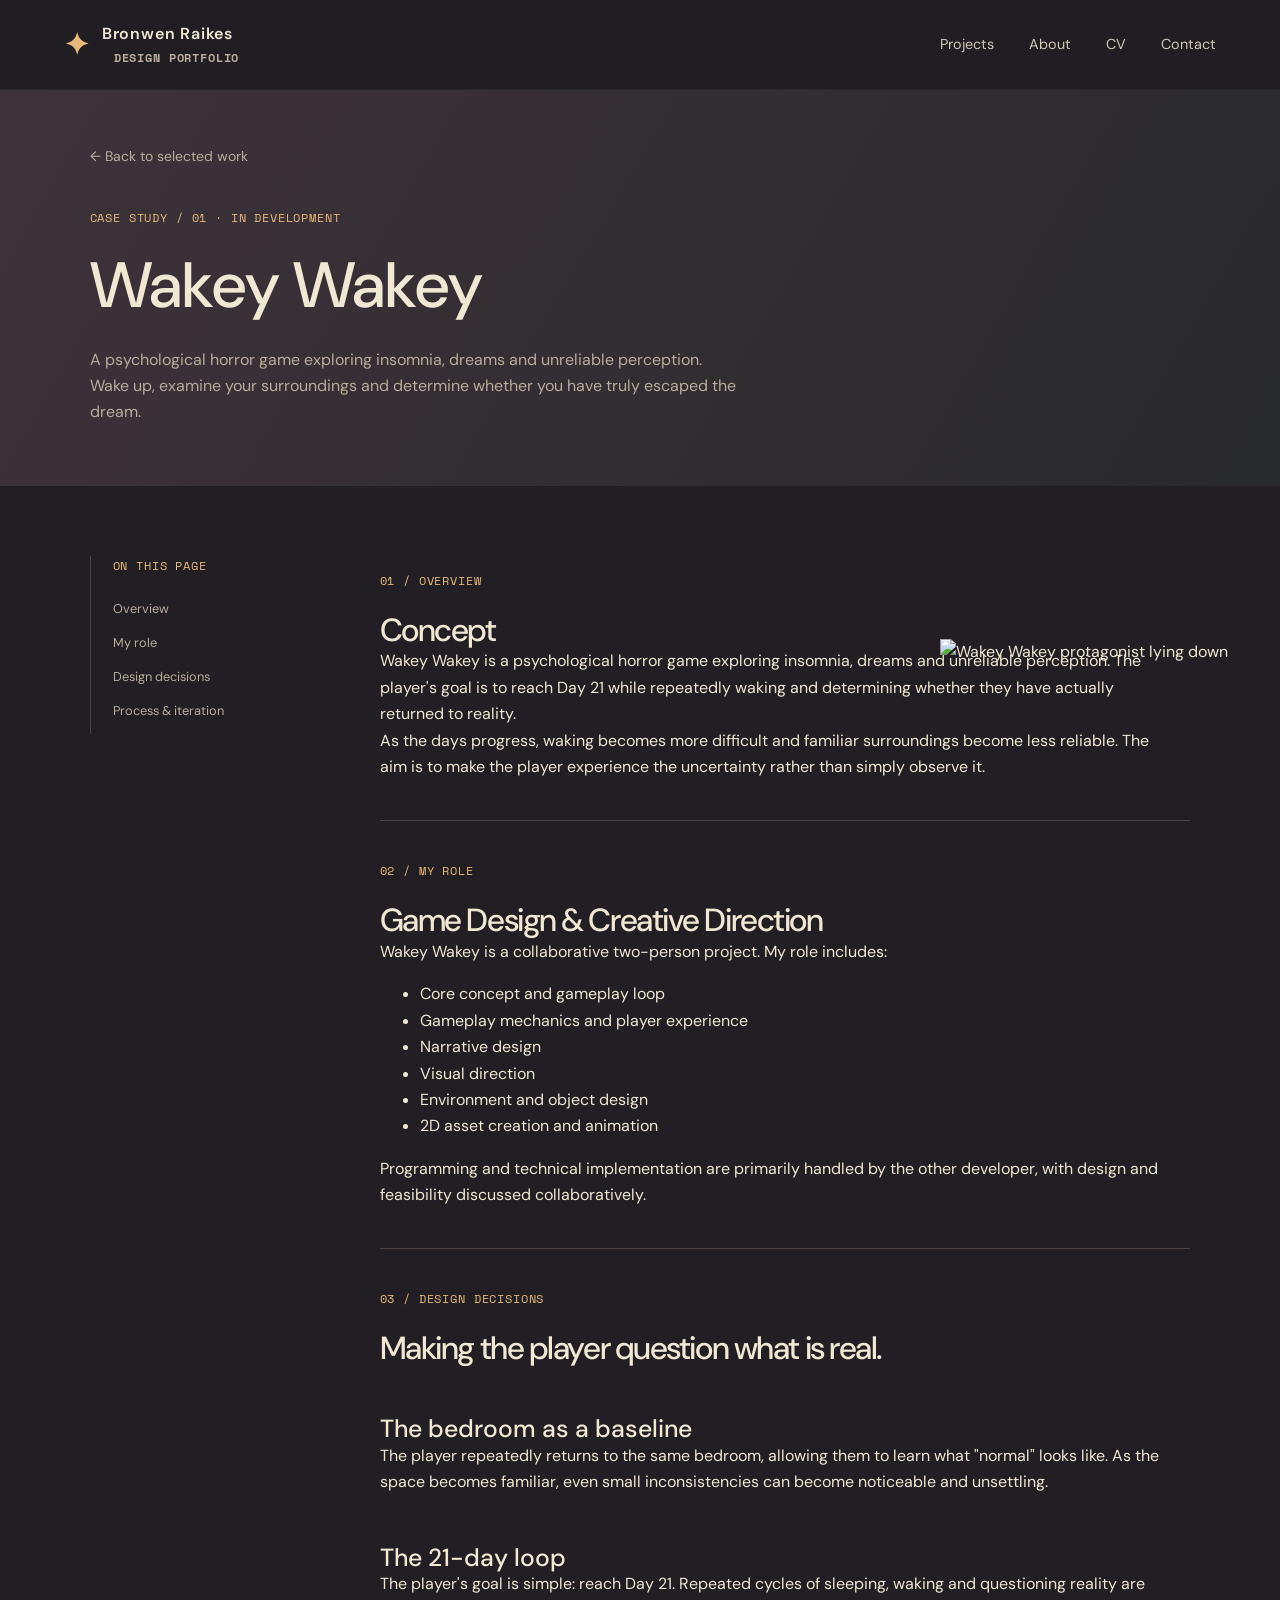
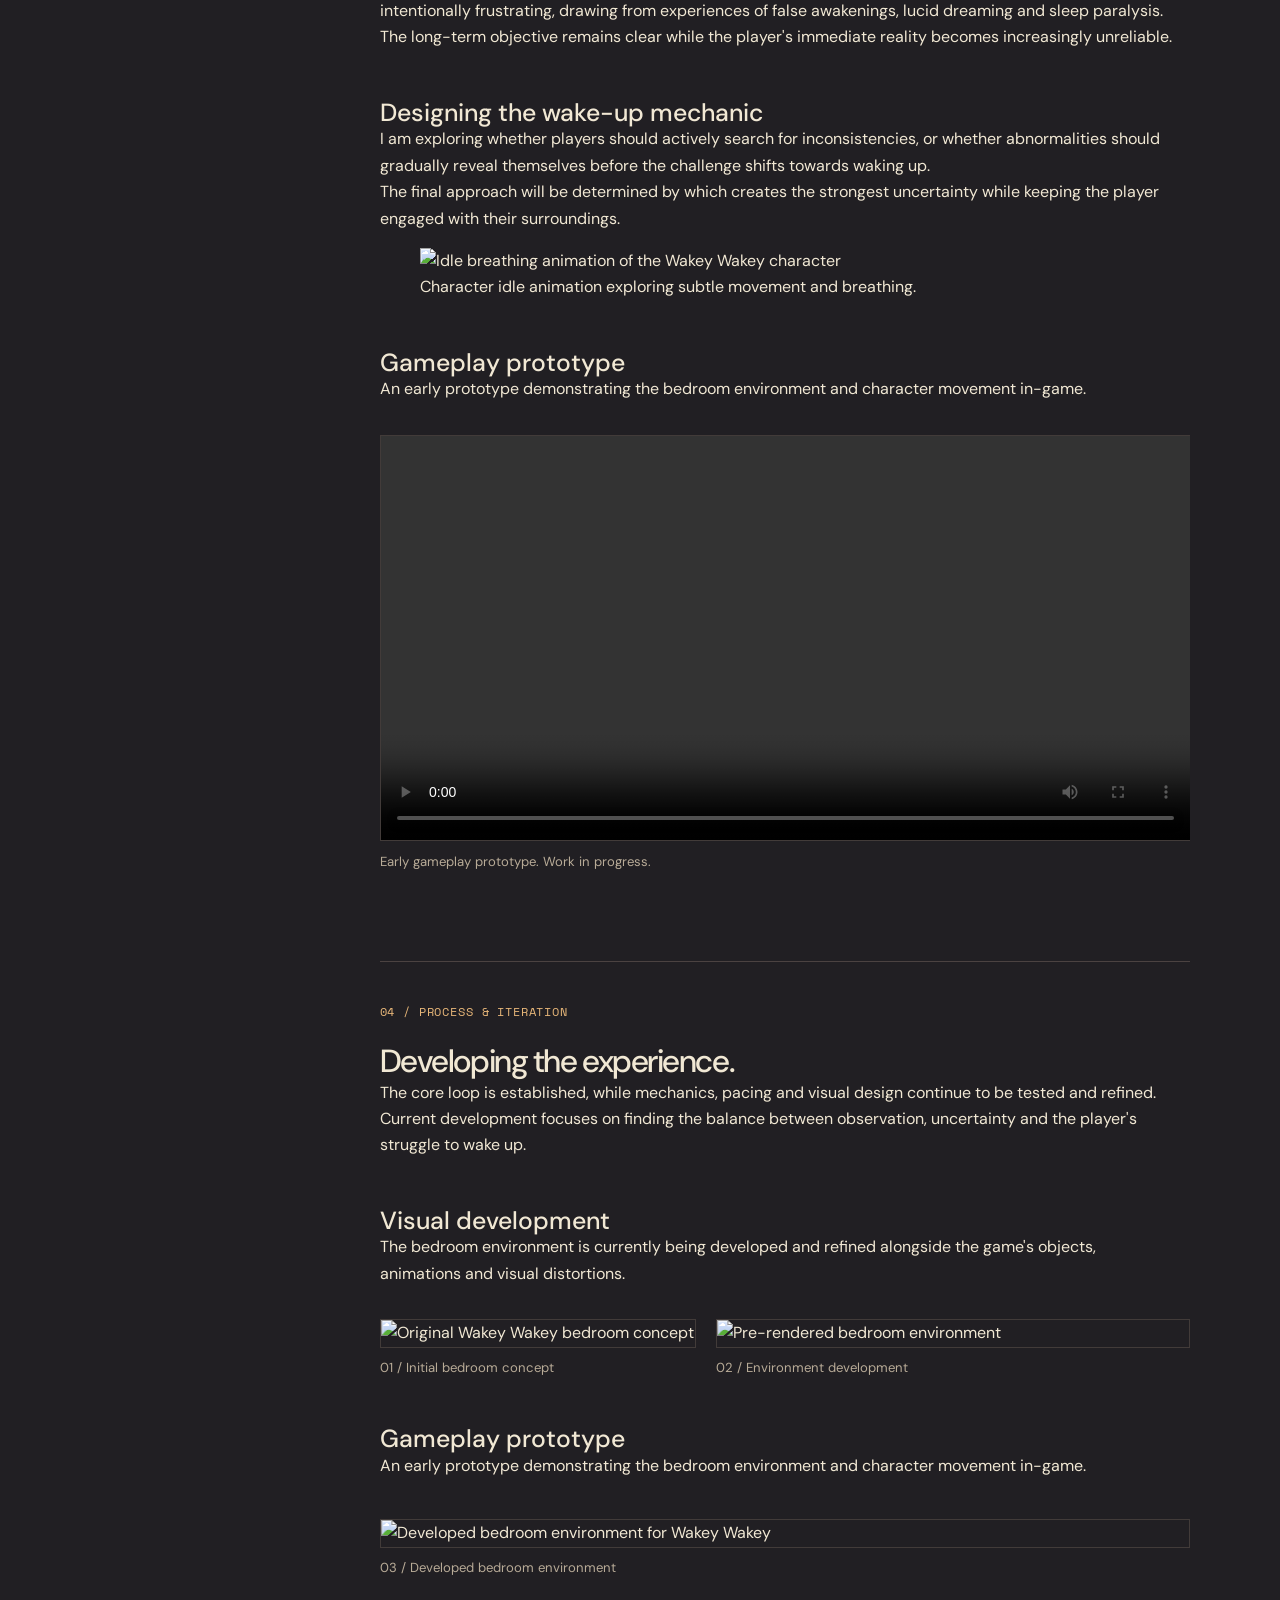
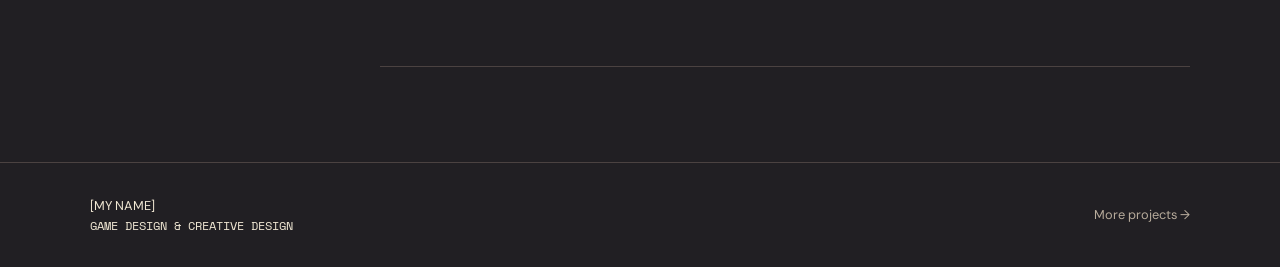
==== projects/project-1.html @ 153b40e0 "Initial Portfolio Website" ====
<!DOCTYPE html>
<html lang="en">
<head><meta charset="UTF-8"><meta name="viewport" content="width=device-width,initial-scale=1.0"><title>WAKEY WAKEY | Bronwen Raikes</title><link rel="stylesheet" href="../style.css"></head>
<body>
<header class="nav"><a class="wordmark" href="../index.html"><span class="mark">✦</span><span>Bronwen Raikes<small class="mini">DESIGN PORTFOLIO</small></span></a><nav><a href="../index.html#projects">Projects</a><a href="../index.html#about">About</a><a href="../index.html#cv">CV</a><a href="../index.html#contact">Contact</a></nav></header>
<main>
<section class="study-hero">
  <a class="back" href="../index.html#projects">← Back to selected work</a>

  <p class="eyebrow">CASE STUDY / 01 · IN DEVELOPMENT</p>

  <h1>Wakey Wakey</h1>

  <p>
    A psychological horror game exploring insomnia, dreams and unreliable
    perception. Wake up, examine your surroundings and determine whether
    you have truly escaped the dream.
  </p>

  <img
    class="wakey-hero-character"
    src="../media/Wakey Wakey/Char-wakeypage.png"
    alt="Wakey Wakey protagonist lying down"
>
</section>
<div class="study-layout"><aside><p class="eyebrow">ON THIS PAGE</p><a href="#overview">Overview</a><a href="#role">My role</a><a href="#design">Design decisions</a><a href="#process">Process &amp; iteration</a></aside>
<article>


<section class="study-section" id="overview">

  <p class="eyebrow">01 / OVERVIEW</p>

  <h2>Concept</h2>

  <p>
    Wakey Wakey is a psychological horror game exploring insomnia, dreams
    and unreliable perception. The player's goal is to reach Day 21 while
    repeatedly waking and determining whether they have actually returned
    to reality.
  </p>

  <p>
    As the days progress, waking becomes more difficult and familiar
    surroundings become less reliable. The aim is to make the player
    experience the uncertainty rather than simply observe it.
  </p>

</section>
<section class="study-section" id="role">

  <p class="eyebrow">02 / MY ROLE</p>

  <h2>Game Design &amp; Creative Direction</h2>

  <p>
    Wakey Wakey is a collaborative two-person project. My role includes:
  </p>

  <ul>
    <li>Core concept and gameplay loop</li>
    <li>Gameplay mechanics and player experience</li>
    <li>Narrative design</li>
    <li>Visual direction</li>
    <li>Environment and object design</li>
    <li>2D asset creation and animation</li>
  </ul>

  <p>
    Programming and technical implementation are primarily handled by the
    other developer, with design and feasibility discussed collaboratively.
  </p>

</section>
<section class="study-section" id="design">

  <p class="eyebrow">03 / DESIGN DECISIONS</p>

  <h2>Making the player question what is real.</h2>

  <h3>The bedroom as a baseline</h3>

  <p>
    The player repeatedly returns to the same bedroom, allowing them to
    learn what "normal" looks like. As the space becomes familiar, even
    small inconsistencies can become noticeable and unsettling.
  </p>

  <h3>The 21-day loop</h3>

  <p>
    The player's goal is simple: reach Day 21. Repeated cycles of sleeping,
    waking and questioning reality are intentionally frustrating, drawing
    from experiences of false awakenings, lucid dreaming and sleep paralysis.
  </p>

  <p>
    The long-term objective remains clear while the player's immediate
    reality becomes increasingly unreliable.
  </p>

  <h3>Designing the wake-up mechanic</h3>

  <p>
    I am exploring whether players should actively search for inconsistencies,
    or whether abnormalities should gradually reveal themselves before the
    challenge shifts towards waking up.
  </p>

  <p>
    The final approach will be determined by which creates the strongest
    uncertainty while keeping the player engaged with their surroundings.
  </p>

  <figure class="wakey-media wakey-animation">
    <img
        src="../media/Wakey Wakey/Animation_Idle.gif"
        alt="Idle breathing animation of the Wakey Wakey character"
        loading="lazy"
    >
    <figcaption>
        Character idle animation exploring subtle movement and breathing.
    </figcaption>
</figure>


<h3>Gameplay prototype</h3>

<p>
    An early prototype demonstrating the bedroom environment
    and character movement in-game.
</p>

<figure class="wakey-prototype">
    <video controls preload="metadata">
        <source
            src="../media/Wakey Wakey/prototype.mp4.mp4"
            type="video/mp4"
        >
        Your browser does not support HTML video.
    </video>

    <figcaption>
        Early gameplay prototype. Work in progress.
    </figcaption>
</figure>

</section>
<section class="study-section" id="process">

  <p class="eyebrow">04 / PROCESS &amp; ITERATION</p>

  <h2>Developing the experience.</h2>

  <p>
    The core loop is established, while mechanics, pacing and visual design
    continue to be tested and refined. Current development focuses on finding
    the balance between observation, uncertainty and the player's struggle
    to wake up.
  </p>

  <h3>Visual development</h3>

  <p>
    The bedroom environment is currently being developed and refined alongside
    the game's objects, animations and visual distortions.
  </p>

<div class="wakey-development">

    <!-- ORIGINAL + PRE-RENDERED SIDE BY SIDE -->
    <div class="wakey-development-row">

        <figure>
            <img
                src="../media/Wakey Wakey/WakeyOrigCon.png"
                alt="Original Wakey Wakey bedroom concept"
                loading="lazy"
            >
            <figcaption>
                01 / Initial bedroom concept
            </figcaption>
        </figure>

        <figure>
            <img
                src="../media/Wakey Wakey/PreRendered_Room.png"
                alt="Pre-rendered bedroom environment"
                loading="lazy"
            >
            <figcaption>
                02 / Environment development
            </figcaption>
        </figure>

    </div>

    <h3>Gameplay prototype</h3>

<p>
    An early prototype demonstrating the bedroom environment
    and character movement in-game.
</p>


    <!-- DEVELOPED ROOM UNDERNEATH -->
    <figure class="wakey-development-final">
        <img
            src="../media/Wakey Wakey/Room.png"
            alt="Developed bedroom environment for Wakey Wakey"
            loading="lazy"
        >
        <figcaption>
            03 / Developed bedroom environment
        </figcaption>
    </figure>

</div>

</section>

</article></div></main>
<footer><a href="../index.html">[MY NAME]<span>GAME DESIGN &amp; CREATIVE DESIGN</span></a><a href="../index.html#projects">More projects →</a></footer>
</body></html>
---- style.css ----
@import url('https://fonts.googleapis.com/css2?family=DM+Sans:wght@400;500;600;700&family=Space+Mono:wght@400;700&display=swap');
/* COLORS / VARIABLES */
:root {
    --bg: #211f23;
    --surface: #2b282b;
    --cream: #f1e8d4;
    --muted: #b8ac9c;
    --amber: #e8b779;
    --line: #4b4241;
    --green: #92977c;
}
/* BASIC PAGE STYLES */
* {
    box-sizing: border-box;
}

html {
    scroll-behavior: smooth;
    scroll-padding-top: 100px;
}

body {
    margin: 0;
    background: var(--bg);
    color: var(--cream);
    font-family: 'DM Sans', sans-serif;
    font-size: 16px;
    line-height: 1.65;
}

a {
    color: inherit;
    text-decoration: none;
}

button {
    font: inherit;
}

h1,
h2,
h3,
p {
    margin: 0;
}

h1,
h2,
h3 {
    line-height: 1.12;
    font-weight: 500;
}

h2 {
    font-size: clamp(2.25rem, 4vw, 3.4rem);
    letter-spacing: -.045em;
}

h3 {
    font-size: 1.55rem;
}

a:focus-visible,
button:focus-visible {
    outline: 2px solid var(--amber);
    outline-offset: 6px;
}

::selection {
    background: var(--amber);
    color: var(--bg);
}
/* SMALL TEXT STYLES */
.eyebrow,
.mini,
.card-top,
.tags,
.media-label,
.media-center,
.view,
.hero-bottom,
.atmosphere,
.contact-details > div > span {
    font-family: 'Space Mono', monospace;
    font-size: .75rem;
    letter-spacing: .07em;
}

.eyebrow {
    color: var(--amber);
    margin-bottom: 22px;
}

.muted {
    color: var(--muted);
}
/* NAVIGATION */
.nav {
    height: 90px;
    display: flex;
    align-items: center;
    justify-content: space-between;
    padding: 0 5%;
    background: #211f23f5;
    position: sticky;
    top: 0;
    z-index: 10;
    border-bottom: 1px solid #ffffff0a;
}

.wordmark {
    font-size: 1rem;
    font-weight: 600;
    letter-spacing: .05em;
    display: flex;
    align-items: center;
    gap: 12px;
}

.mark {
    color: var(--amber);
    font-size: 30px;
}

.mini {
    display: block;
    color: var(--muted);
    margin-left: 12px;
}

.nav nav {
    display: flex;
    gap: 35px;
}

.nav nav a {
    font-size: .9rem;
    color: #d2c8b6;
    padding: 10px 0;
    position: relative;
}

.nav nav a:after {
    content: '';
    position: absolute;
    bottom: 4px;
    left: 0;
    width: 0;
    height: 2px;
    background: var(--amber);
    transition: width .2s;
}

.nav nav a:hover:after {
    width: 100%;
}

.atmosphere {
    background: none;
    color: var(--muted);
    border: 1px solid var(--line);
    padding: 8px 12px;
    cursor: pointer;
}
/* HERO */
.hero {
    height: min(760px, calc(100svh - 90px));
    min-height: 590px;
    position: relative;
    overflow: hidden;
}

.hero-art {
    position: absolute;
    inset: 0;
    background:
        linear-gradient(
            180deg,
            transparent 0 54%,
            #17171d 55% 100%
        ),
        radial-gradient(
            circle at 72% 34%,
            #e6b87c55 0 2%,
            transparent 3%
        ),
        linear-gradient(
            180deg,
            #4b4a62 0%,
            #756270 42%,
            #b07a69 63%,
            #29242a 64%
        );
    image-rendering: pixelated;
}

.hero-art:before {
    content: "";
    position: absolute;
    left: 57%;
    bottom: 17%;
    width: 270px;
    height: 235px;
    background: #28242a;
    box-shadow:
        -170px 45px 0 -35px #302b2d,
        220px 65px 0 -55px #242227;
}

.hero-art:after {
    content: "";
    position: absolute;
    left: 61%;
    bottom: 28%;
    width: 34px;
    height: 42px;
    background: #e8b779;
    box-shadow:
        70px 0 #d99c61,
        140px 18px #e8b779,
        -145px 55px #d99c61,
        225px 72px #e8b779;
}

.hero-shade {
    position: absolute;
    inset: 0;
    background:
        linear-gradient(
            90deg,
            #211f23dd 0%,
            #211f2370 38%,
            transparent 70%
        ),
        linear-gradient(
            0deg,
            #211f23 0%,
            transparent 30%
        );
}

.hero-copy {
    position: relative;
    padding: 90px 7% 80px;
    width: 70%;
    max-width: 1000px;
}

.hero h1 {
    font-family: 'Space Mono', monospace;
    font-size: clamp(2.7rem, 5vw, 5rem);
    letter-spacing: -.07em;
    margin-bottom: 25px;
    text-shadow: 3px 3px #362c3c;
}

.hero h2 {
    font-size: clamp(1.55rem, 2.8vw, 2.5rem);
}

.hero-intro {
    margin-top: 24px;
    color: #d5c8b7;
    font-size: 1.125rem;
}

.hero-actions {
    display: flex;
    gap: 16px;
    margin-top: 35px;
}
/* BUTTONS */
.button {
    display: inline-flex;
    justify-content: center;
    align-items: center;
    min-height: 48px;
    padding: 12px 23px;
    border: 1px solid var(--line);
    font-size: .875rem;
    font-weight: 600;
    transition: .2s;
    cursor: pointer;
}

.button:hover {
    background: #ffffff09;
    transform: translateY(-2px);
}

.button.primary {
    background: var(--amber);
    color: #292225;
    border-color: var(--amber);
    box-shadow: 3px 3px 0 #624937;
}

.button.quiet {
    border-color: #9d897955;
}

.disabled {
    pointer-events: none;
    opacity: .5;
}

.hero-bottom {
    position: absolute;
    bottom: 28px;
    left: 7%;
    right: 7%;
    display: flex;
    justify-content: space-between;
    color: #c2b4a4;
}
/* GENERAL SECTIONS */
.section {
    padding: 95px 7%;
}

.section-heading {
    display: flex;
    justify-content: space-between;
    align-items: flex-end;
    gap: 40px;
    margin-bottom: 44px;
}

.section-heading > p {
    max-width: 410px;
    color: #d2c5b3;
    font-size: .95rem;
}
/* PROJECT CARDS */
.projects-grid {
    display: grid;
    grid-template-columns: repeat(3, 1fr);
    gap: 25px;
}

.project-card {
    display: block;
    border: 1px solid var(--line);
    background: var(--surface);
    transition: .25s;
}

.project-card:hover {
    transform: translateY(-6px);
    border-color: var(--amber);
}

.project-media {
    height: 235px;
    position: relative;
    overflow: hidden;
    background:
        repeating-linear-gradient(
            0deg,
            transparent 0 39px,
            #d2b99209 40px
        ),
        repeating-linear-gradient(
            90deg,
            transparent 0 39px,
            #d2b99209 40px
        ),
        #3c363a;
}

.media-2 {
    background-color: #353c36;
}

.media-3 {
    background-color: #493a36;
}

.media-label {
    position: absolute;
    left: 20px;
    top: 18px;
    color: #d9c6ac;
}

.media-center {
    position: absolute;
    inset: 35% 20px auto;
    text-align: center;
    letter-spacing: .13em;
    color: #dac9af;
}

.media-center small {
    display: block;
    font-family: 'DM Sans';
    font-size: .8rem;
    letter-spacing: 0;
    margin-top: 14px;
    color: #b0a18f;
}

.view {
    position: absolute;
    bottom: 16px;
    right: 18px;
    background: #201f2380;
    padding: 6px 12px;
    color: var(--amber);
}

.project-info {
    padding: 24px;
}

.card-top {
    display: flex;
    justify-content: space-between;
    color: var(--muted);
    gap: 6px;
    margin-bottom: 18px;
}

.project-info h3 {
    margin-bottom: 10px;
}

.project-info p {
    color: var(--muted);
    font-size: .875rem;
}

.project-info .role {
    color: var(--cream);
    font-size: .8rem;
    margin-bottom: 12px;
}

.tags {
    display: flex;
    gap: 6px;
    flex-wrap: wrap;
    margin-top: 22px;
}

.tags span {
    border: 1px solid #71635555;
    padding: 3px 8px;
}
/* ABOUT */
.about {
    display: grid;
    grid-template-columns: 1fr 1.75fr;
    gap: 10%;
    background: #282629;
    border-top: 1px solid var(--line);
    border-bottom: 1px solid var(--line);
}

.little-rule {
    display: block;
    width: 55px;
    height: 3px;
    background: var(--amber);
    margin-top: 30px;
}

.about-copy h3 {
    margin-bottom: 24px;
}

.about-copy > p {
    color: var(--muted);
    margin-bottom: 20px;
    max-width: 620px;
}

.skills {
    margin-top: 40px;
    padding-top: 28px;
    border-top: 1px solid var(--line);
}

.skills > div {
    display: grid;
    grid-template-columns: repeat(2, 1fr);
    gap: 18px 25px;
}

.skills small {
    display: block;
    color: var(--muted);
}
/* CV */
.cv {
    display: grid;
    grid-template-columns: 1.5fr 1fr;
    gap: 10%;
    align-items: center;
}

.cv p {
    margin-top: 22px;
    color: var(--muted);
}

.cv-actions {
    display: flex;
    gap: 12px;
    flex-wrap: wrap;
    margin-top: 30px;
}

.cv-sheet {
    background: #ded2b8;
    color: #3a3432;
    padding: 32px 35px;
    box-shadow: 9px 9px 0 #38312e;
    transform: rotate(2deg);
    max-width: 390px;
}

.cv-sheet .eyebrow {
    color: #685744;
}

.cv-sheet p {
    color: #5b5044;
    margin: 15px 0;
}

.cv-sheet hr {
    border: 0;
    border-top: 1px solid #b5a48c;
}
/* CONTACT */
.contact {
    background: #302b29;
    border-top: 1px solid var(--line);
}

.contact > p:not(.eyebrow) {
    margin-top: 23px;
    color: var(--muted);
}

.contact-details {
    display: flex;
    gap: 80px;
    margin-top: 40px;
}

.contact-details > div > span {
    color: var(--amber);
}

.contact-details p {
    margin-top: 10px;
}
/* FOOTER */
footer {
    padding: 32px 7%;
    display: flex;
    justify-content: space-between;
    gap: 25px;
    align-items: center;
    border-top: 1px solid var(--line);
    font-size: .8rem;
    color: var(--muted);
}

footer > a:first-child {
    color: var(--cream);
}

footer span {
    display: block;
    font-family: 'Space Mono', monospace;
    font-size: .75rem;
}

.world-note {
    opacity: .55;
}

.skip {
    position: fixed;
    top: -100px;
    z-index: 20;
    padding: 12px;
    background: var(--amber);
    color: var(--bg);
}

.skip:focus {
    top: 10px;
}
/* CASE STUDY */
.study-hero {
    padding: 55px 7% 60px;
    background: linear-gradient(120deg, #3d333a, #28292b);
}

.back {
    font-size: .875rem;
    display: block;
    color: var(--muted);
    margin-bottom: 40px;
}

.study-hero h1 {
    font-size: clamp(2.3rem, 5vw, 4.5rem);
}

.study-hero > p:not(.eyebrow) {
    margin-top: 25px;
    max-width: 650px;
    color: var(--muted);
}

.study-layout {
    display: grid;
    grid-template-columns: 220px minmax(0, 1fr);
    gap: 70px;
    padding: 70px 7%;
}

.study-layout aside {
    position: sticky;
    top: 130px;
    align-self: start;
    border-left: 1px solid var(--line);
    padding-left: 22px;
}

.study-layout aside a {
    display: block;
    font-size: .8rem;
    color: var(--muted);
    margin: 13px 0;
}

.study-section {
    padding: 15px 0 40px;
    margin-bottom: 25px;
    border-bottom: 1px solid var(--line);
}

.study-section h2 {
    font-size: 2rem;
}
/* Space between subsections inside Design Decisions */
.study-section h3 {
    margin-top: 48px;
}

.placeholder {
    color: var(--muted);
    margin-top: 24px;
    max-width: 750px;
}

.study-media > div {
    height: 300px;
    display: grid;
    place-items: center;
    background: #353134;
    border: 1px dashed #756151;
    font-family: 'Space Mono';
    font-size: .75rem;
    text-align: center;
    padding: 25px;
    color: var(--amber);
}
/* SCAMPHONY */
.scamphony-hero {
    background: none;
    padding-top: 35px;
    padding-bottom: 35px;
}

.scamphony-title {
    position: relative;
    isolation: isolate;
    display: flex;
    align-items: center;
    justify-content: center;
    box-sizing: border-box;
    width: 100%;
    max-width: 1150px;
    min-height: 330px;
    margin: 30px auto;
    padding: 40px 30px;
}

.scamphony-title::before {
    content: "";
    position: absolute;
    inset: 0;
    background: url("media/scamphony/scamphony-paper.png")
                center / cover no-repeat;
    -webkit-mask-image: linear-gradient(
        to right,
        transparent 0%,
        black 12%,
        black 88%,
        transparent 100%
    );
    mask-image: linear-gradient(
        to right,
        transparent 0%,
        black 12%,
        black 88%,
        transparent 100%
    );
    z-index: -1;
}

.scamphony-title img {
    display: block;
    width: 90%;
    max-width: 850px;
    height: auto;
    margin: 0 auto;
}
/* ATMOSPHERE / UNEASY EFFECTS */
.ambient-off * {
    animation: none !important;
    transition: none !important;
}

.uneasy .hero-art {
    filter: saturate(.7) contrast(1.05);
}
/* TABLET */
@media (max-width: 1000px) {
    .mini {
        display: none;
    }
    .nav nav {
        gap: 22px;
    }
    .hero-copy {
        width: 85%;
    }
    .section {
        padding: 70px 6%;
    }
    .projects-grid {
        gap: 15px;
    }
    .study-layout {
        gap: 35px;
        grid-template-columns: 190px 1fr;
    }
}
/* MOBILE */
@media (max-width: 700px) {
    .nav {
        height: auto;
        min-height: 105px;
        flex-wrap: wrap;
        padding: 14px 6%;
    }
    .nav nav {
        order: 3;
        width: 100%;
        justify-content: space-between;
        margin-top: 7px;
    }
    .hero {
        height: 640px;
        min-height: 0;
    }
    .hero-copy {
        padding: 65px 7%;
        width: 100%;
    }
    .hero h1 {
        font-size: 2.8rem;
    }
    .hero h2 {
        font-size: 1.7rem;
    }
    .section {
        padding: 60px 6%;
    }
    .section-heading {
        display: block;
    }
    .section-heading > p {
        margin-top: 25px;
    }
    .projects-grid {
        grid-template-columns: 1fr;
        gap: 28px;
    }
    .about {
        grid-template-columns: 1fr;
        gap: 35px;
    }
    .cv {
        grid-template-columns: 1fr;
        gap: 50px;
    }
    .contact-details {
        flex-direction: column;
        gap: 25px;
    }
    footer {
        flex-wrap: wrap;
    }
    .world-note {
        order: 3;
        width: 100%;
    }
    .study-layout {
        display: block;
        padding: 40px 6%;
    }
    .study-layout aside {
        position: static;
        border-left: 0;
        border-bottom: 1px solid var(--line);
        padding: 0 0 25px;
        margin-bottom: 35px;
    }
}
/* REDUCED MOTION */
@media (prefers-reduced-motion: reduce) {
    html {
        scroll-behavior: auto;
    }
    *,
    *:before,
    *:after {
        animation: none !important;
        transition: none !important;
    }
}
/* WAKEY WAKEY CASE STUDY */
/* Character stays anchored to the hero divider. */
.study-hero {
    position: relative;
    overflow: visible;
}

.wakey-hero-character {
    position: absolute;
    width: 500px;
    max-width: none;
    height: auto;
    left: max(500px, calc(50% + 300px));
    bottom: -180px;
    z-index: 5;
    pointer-events: none;
}
/* Readable paragraphs without restricting the artwork. */
.study-layout article .study-section p {
    max-width: 72ch;
}
/* Prevent the fixed-width character creating horizontal scrolling. */
body {
    overflow-x: clip;
}
/* Visual development: two concepts above one larger room image. */
.wakey-development {
    width: 100%;
    max-width: 1000px;
    margin: 32px 0 48px;
}

.wakey-development-row {
    display: grid;
    grid-template-columns: 1fr 1.5fr;
    gap: 20px;
    align-items: start;
}

.wakey-development-row img {
    width: 100%;
    height: 320px;
    object-fit: contain;
    object-position: top;
}

.wakey-development figure {
    margin: 0;
    min-width: 0;
}

.wakey-development img {
    display: block;
    width: 100%;
    max-width: none;
    height: auto;
    border: 1px solid #423b39;
}

.wakey-development figure.wakey-development-final {
    margin-top: 40px;
}

.wakey-development figcaption {
    margin-top: 10px;
    color: #b8ab97;
    font-size: .82rem;
    line-height: 1.5;
}

@media (max-width: 650px) {
    .wakey-development-row {
        grid-template-columns: 1fr;
    }
}
/* WAKEY WAKEY CHARACTER ANIMATION */
.wakey-animation {
    width: 640px;
    max-width: 100%;
}

.wakey-animation img {
    width: 100%;
    height: auto;
    image-rendering: pixelated;
}
/* WAKEY WAKEY GAMEPLAY PROTOTYPE */
.wakey-prototype {
    width: 100%;
    max-width: 900px;
    margin: 32px 0 48px;
}

.wakey-prototype video {
    display: block;
    width: 100%;
    height: auto;
    border: 1px solid #423b39;
}

.wakey-prototype figcaption {
    margin-top: 10px;
    color: #b8ab97;
    font-size: 0.82rem;
}
/* Wakey Wakey character — smaller laptop screens */
@media (max-width: 1200px) {
    .wakey-hero-character {
        left: auto;
        right: 0;
        width: min(500px, 42vw);
    }
}
/* TEMPORARY HOMEPAGE HERO */

.hero-art {
    background: linear-gradient(
        135deg,
        #211f23 0%,
        #393039 45%,
        #66505a 75%,
        #9a7067 100%
    );
}

.hero-art::before,
.hero-art::after {
    display: none;
}

.project-thumbnail {
    display: block;
    width: 100%;
    height: 100%;
    object-fit: contain;
    image-rendering: pixelated;
}

/* =========================
   HOMEPAGE PROJECT REDESIGN
   ========================= */

.projects-grid {
    grid-template-columns: repeat(3, minmax(0, 1fr));
    gap: 24px;
    align-items: stretch;
}

.project-card {
    display: flex;
    flex-direction: column;
    overflow: hidden;
    background: #282529;
    border: 1px solid #4b4241;
    transition: transform .25s, border-color .25s;
}

.project-card:hover {
    transform: translateY(-4px);
    border-color: var(--amber);
}

/* Artwork */

.project-media {
    height: auto;
    aspect-ratio: 16 / 10;
    background: #211f23;
    overflow: hidden;
}

.project-thumbnail {
    display: block;
    width: 100%;
    height: 100%;
    object-fit: cover;
    image-rendering: auto;
}

/* Individual artwork positioning */

.media-2 .project-thumbnail {
    object-position: center;
}

.media-3 .project-thumbnail {
    object-position: center;
    image-rendering: pixelated;
}

/* Remove labels from the artwork */

.project-media .media-label,
.project-media .media-center,
.project-media .view {
    display: none;
}

/* Project information */

.project-info {
    display: flex;
    flex-direction: column;
    flex: 1;
    padding: 25px;
}

.card-top {
    margin-bottom: 18px;
    font-size: .65rem;
    letter-spacing: .04em;
}

.project-info h3 {
    font-size: clamp(1.4rem, 2vw, 1.8rem);
    letter-spacing: -.035em;
    margin-bottom: 12px;
}

.project-info .role {
    font-size: .75rem;
    color: var(--amber);
    margin-bottom: 16px;
}

.project-info p:not(.role) {
    font-size: .875rem;
    line-height: 1.65;
    color: #c9bcad;
}

/* Hide tags for a cleaner first impression */

.project-info .tags {
    display: none;
}

/* Responsive layout */

@media (max-width: 1000px) {
    .projects-grid {
        grid-template-columns: repeat(2, minmax(0, 1fr));
    }
}

@media (max-width: 700px) {
    .projects-grid {
        grid-template-columns: 1fr;
    }

    .project-media {
        aspect-ratio: 16 / 9;
    }

    .project-info {
        padding: 22px;
    }
}
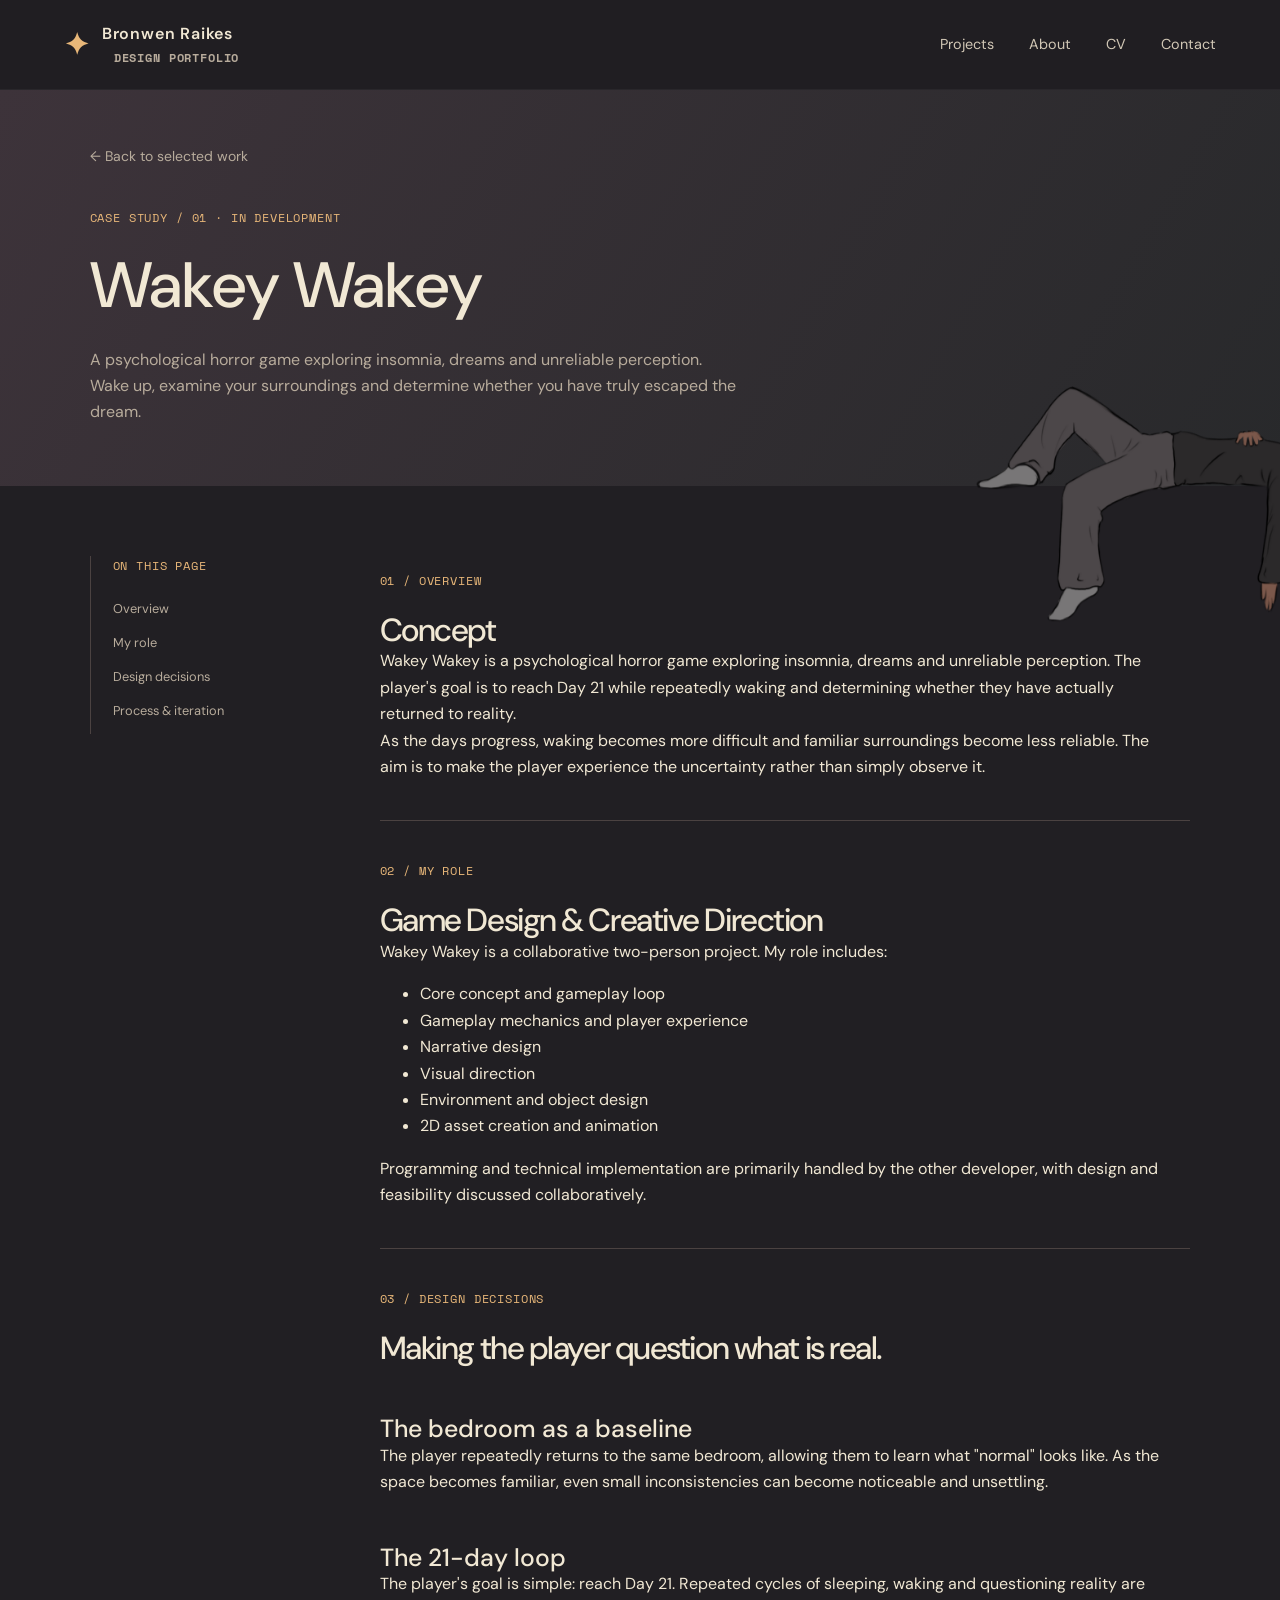
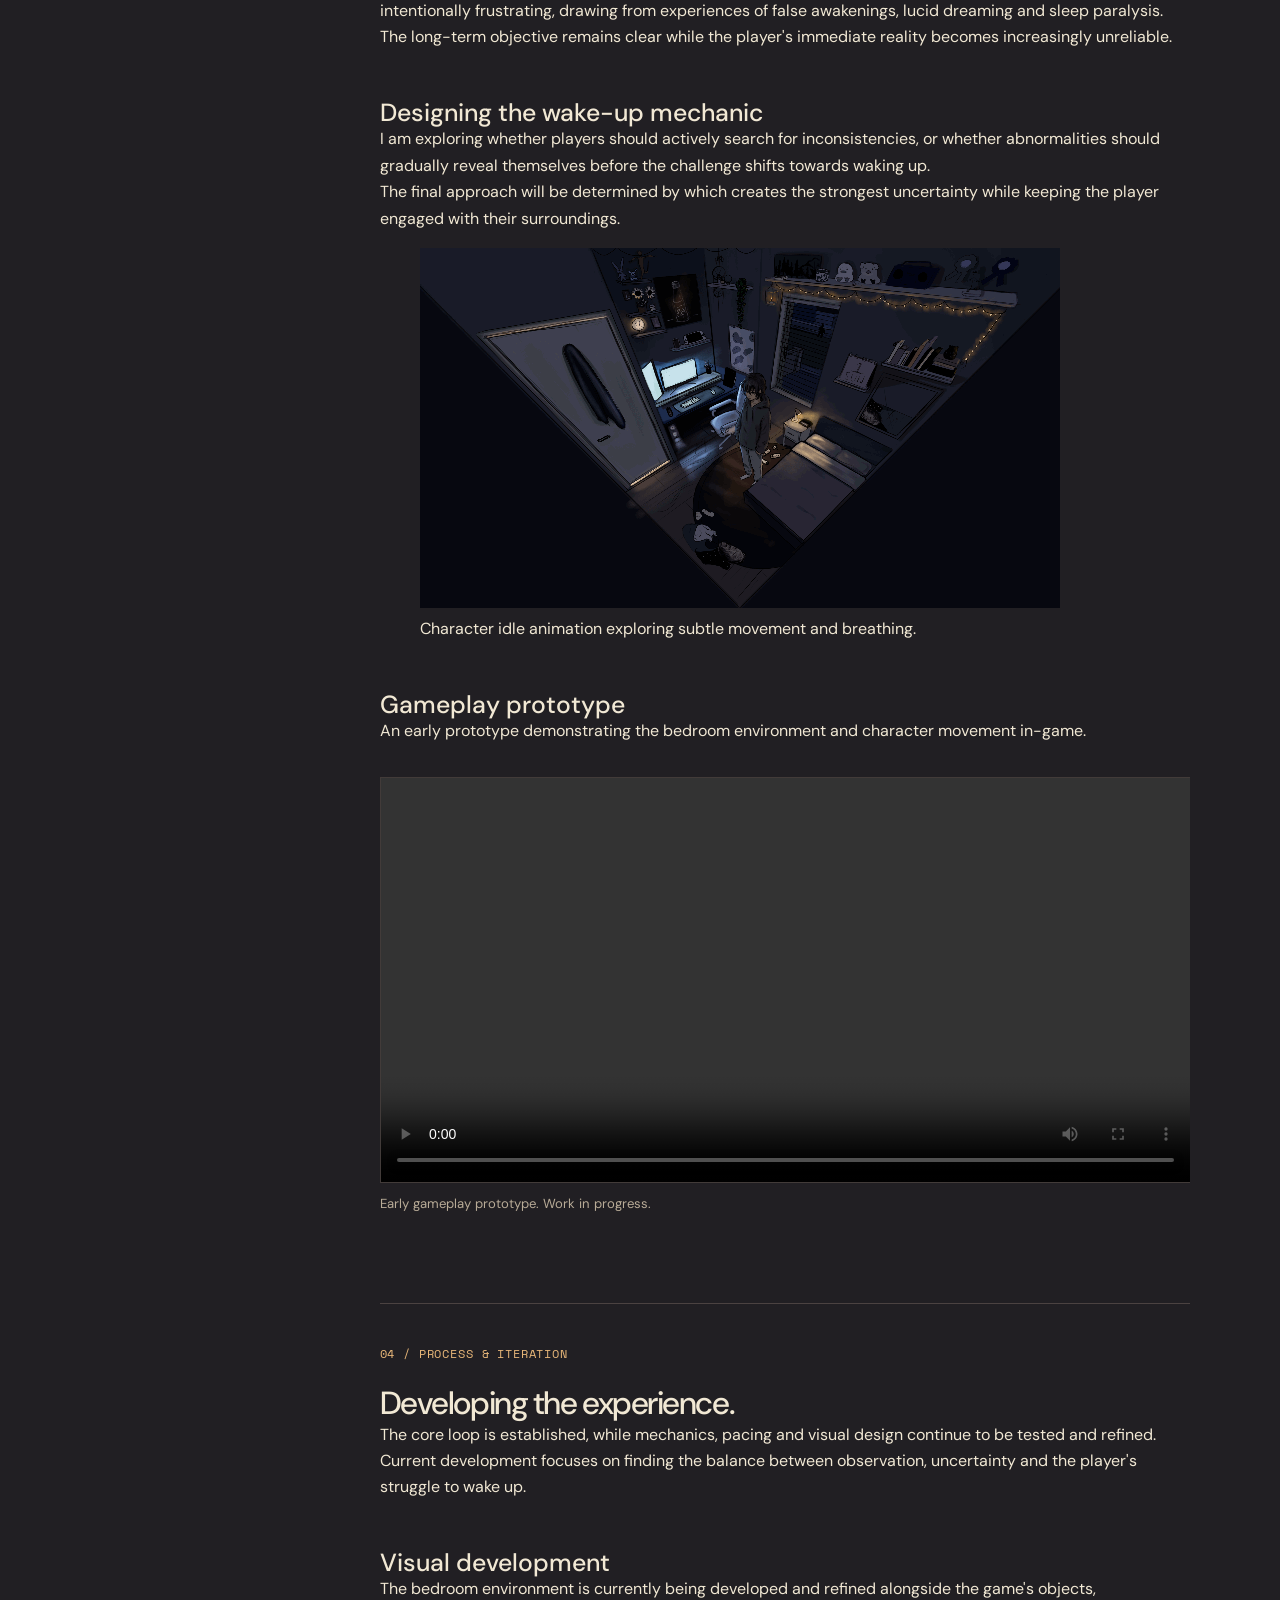
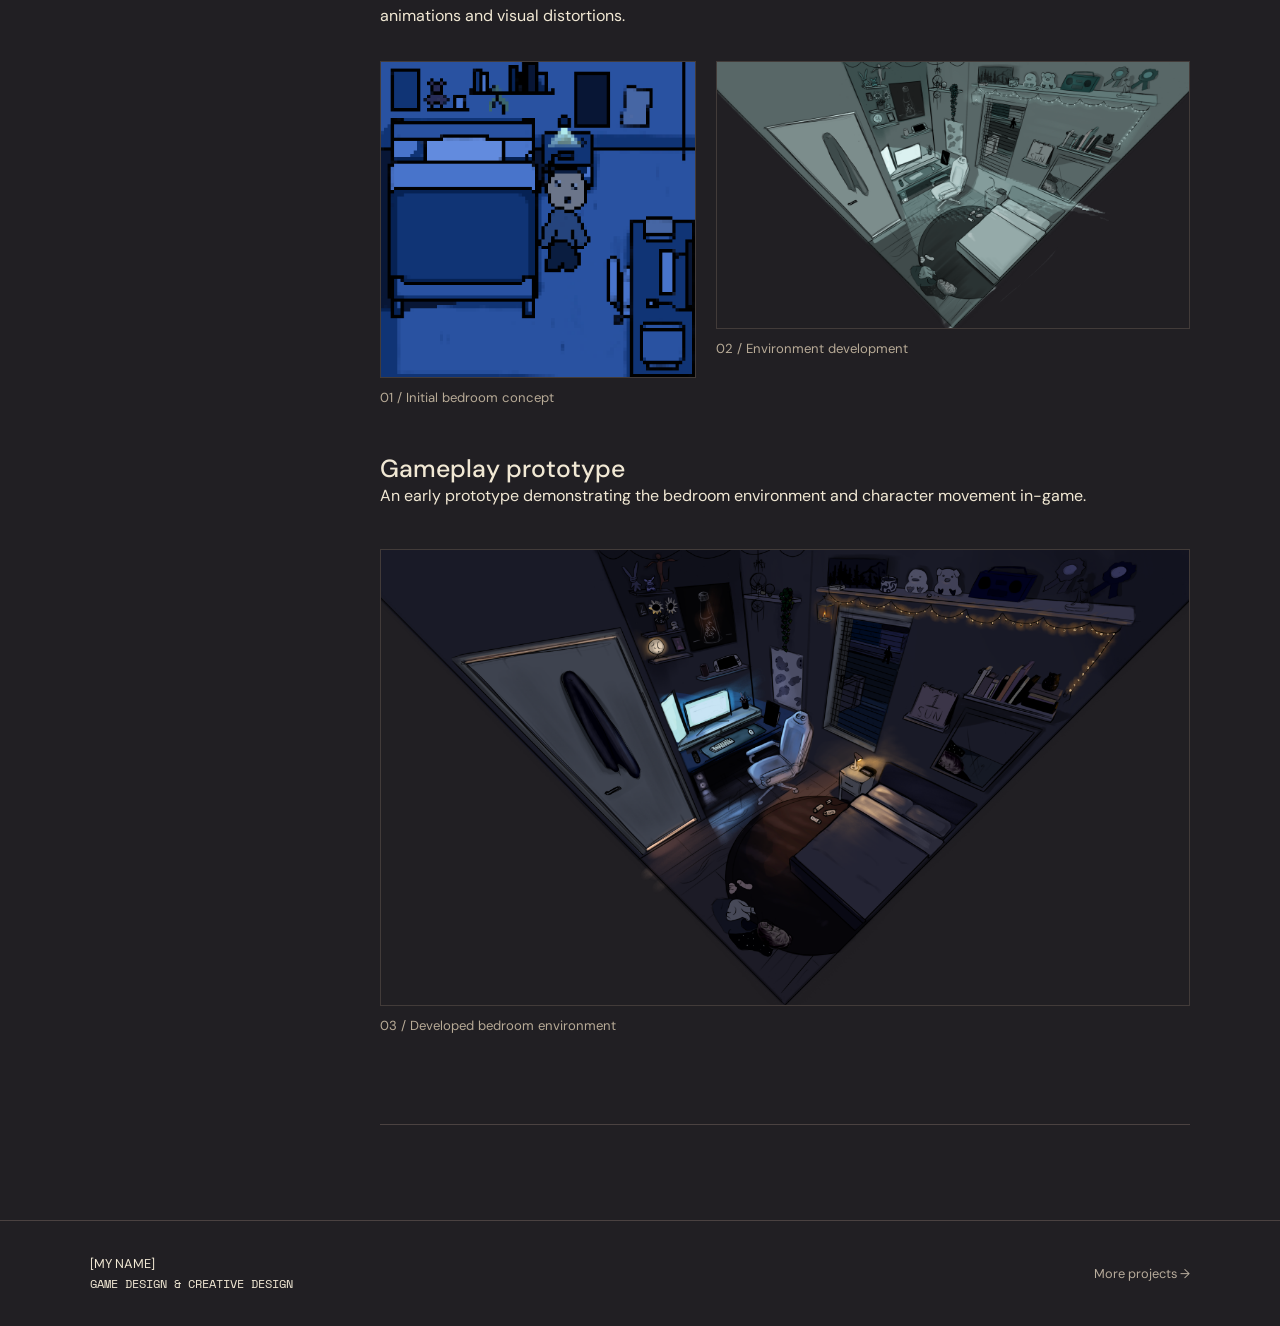
==== commit d6340410: "fix image paths" ====
--- a/projects/project-1.html
+++ b/projects/project-1.html
@@ -19,7 +19,7 @@
 
   <img
     class="wakey-hero-character"
-    src="../media/Wakey Wakey/Char-wakeypage.png"
+    src="../Media/Wakey Wakey/Char-wakeypage.png"
     alt="Wakey Wakey protagonist lying down"
 >
 </section>
@@ -114,7 +114,7 @@
 
   <figure class="wakey-media wakey-animation">
     <img
-        src="../media/Wakey Wakey/Animation_Idle.gif"
+        src="../Media/Wakey Wakey/Animation_Idle.gif"
         alt="Idle breathing animation of the Wakey Wakey character"
         loading="lazy"
     >
@@ -134,7 +134,7 @@
 <figure class="wakey-prototype">
     <video controls preload="metadata">
         <source
-            src="../media/Wakey Wakey/prototype.mp4.mp4"
+            src="../Media/Wakey Wakey/prototype.mp4.mp4"
             type="video/mp4"
         >
         Your browser does not support HTML video.
@@ -173,7 +173,7 @@
 
         <figure>
             <img
-                src="../media/Wakey Wakey/WakeyOrigCon.png"
+                src="../Media/Wakey Wakey/WakeyOrigCon.png"
                 alt="Original Wakey Wakey bedroom concept"
                 loading="lazy"
             >
@@ -184,7 +184,7 @@
 
         <figure>
             <img
-                src="../media/Wakey Wakey/PreRendered_Room.png"
+                src="../Media/Wakey Wakey/PreRendered_Room.png"
                 alt="Pre-rendered bedroom environment"
                 loading="lazy"
             >
@@ -206,7 +206,7 @@
     <!-- DEVELOPED ROOM UNDERNEATH -->
     <figure class="wakey-development-final">
         <img
-            src="../media/Wakey Wakey/Room.png"
+            src="../Media/Wakey Wakey/Room.png"
             alt="Developed bedroom environment for Wakey Wakey"
             loading="lazy"
         >
--- a/style.css
+++ b/style.css
@@ -697,7 +697,7 @@
     content: "";
     position: absolute;
     inset: 0;
-    background: url("media/scamphony/scamphony-paper.png")
+    background: url("Media/scamphony/scamphony-paper.png")
                 center / cover no-repeat;
     -webkit-mask-image: linear-gradient(
         to right,
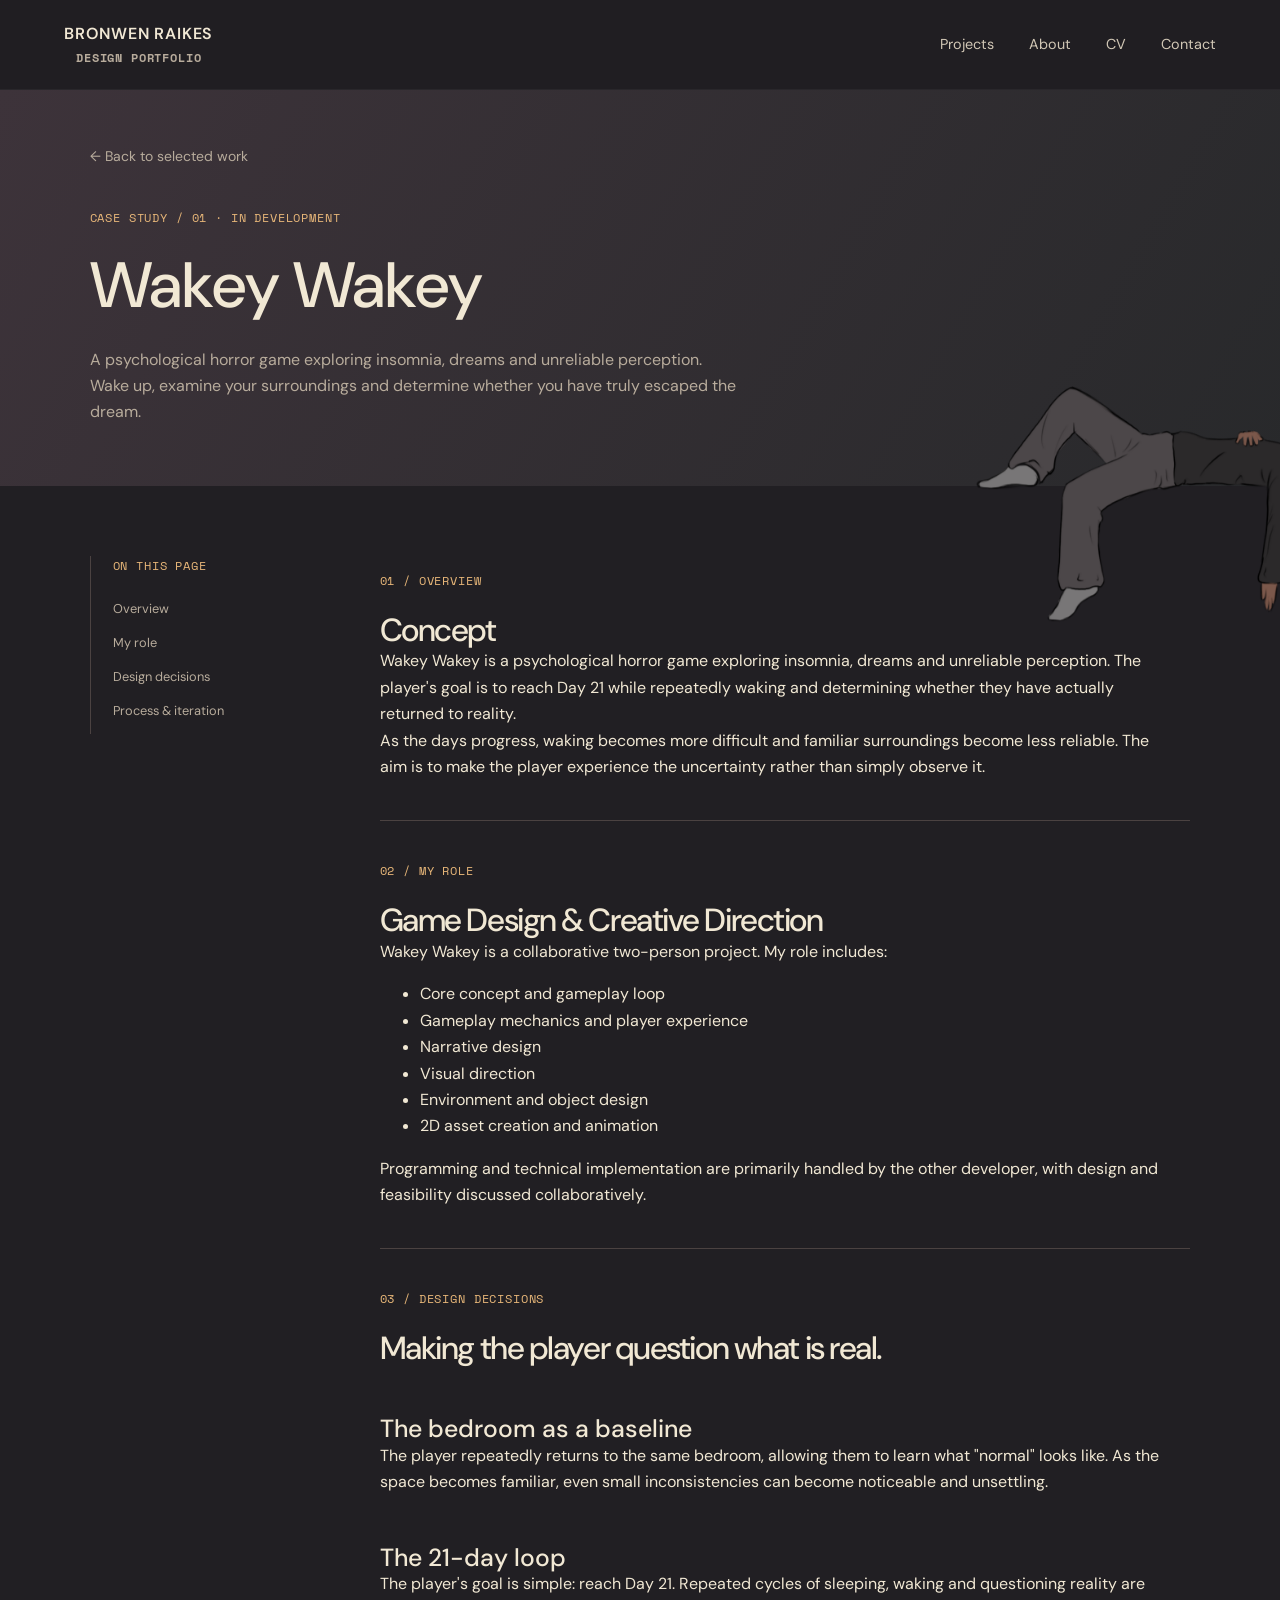
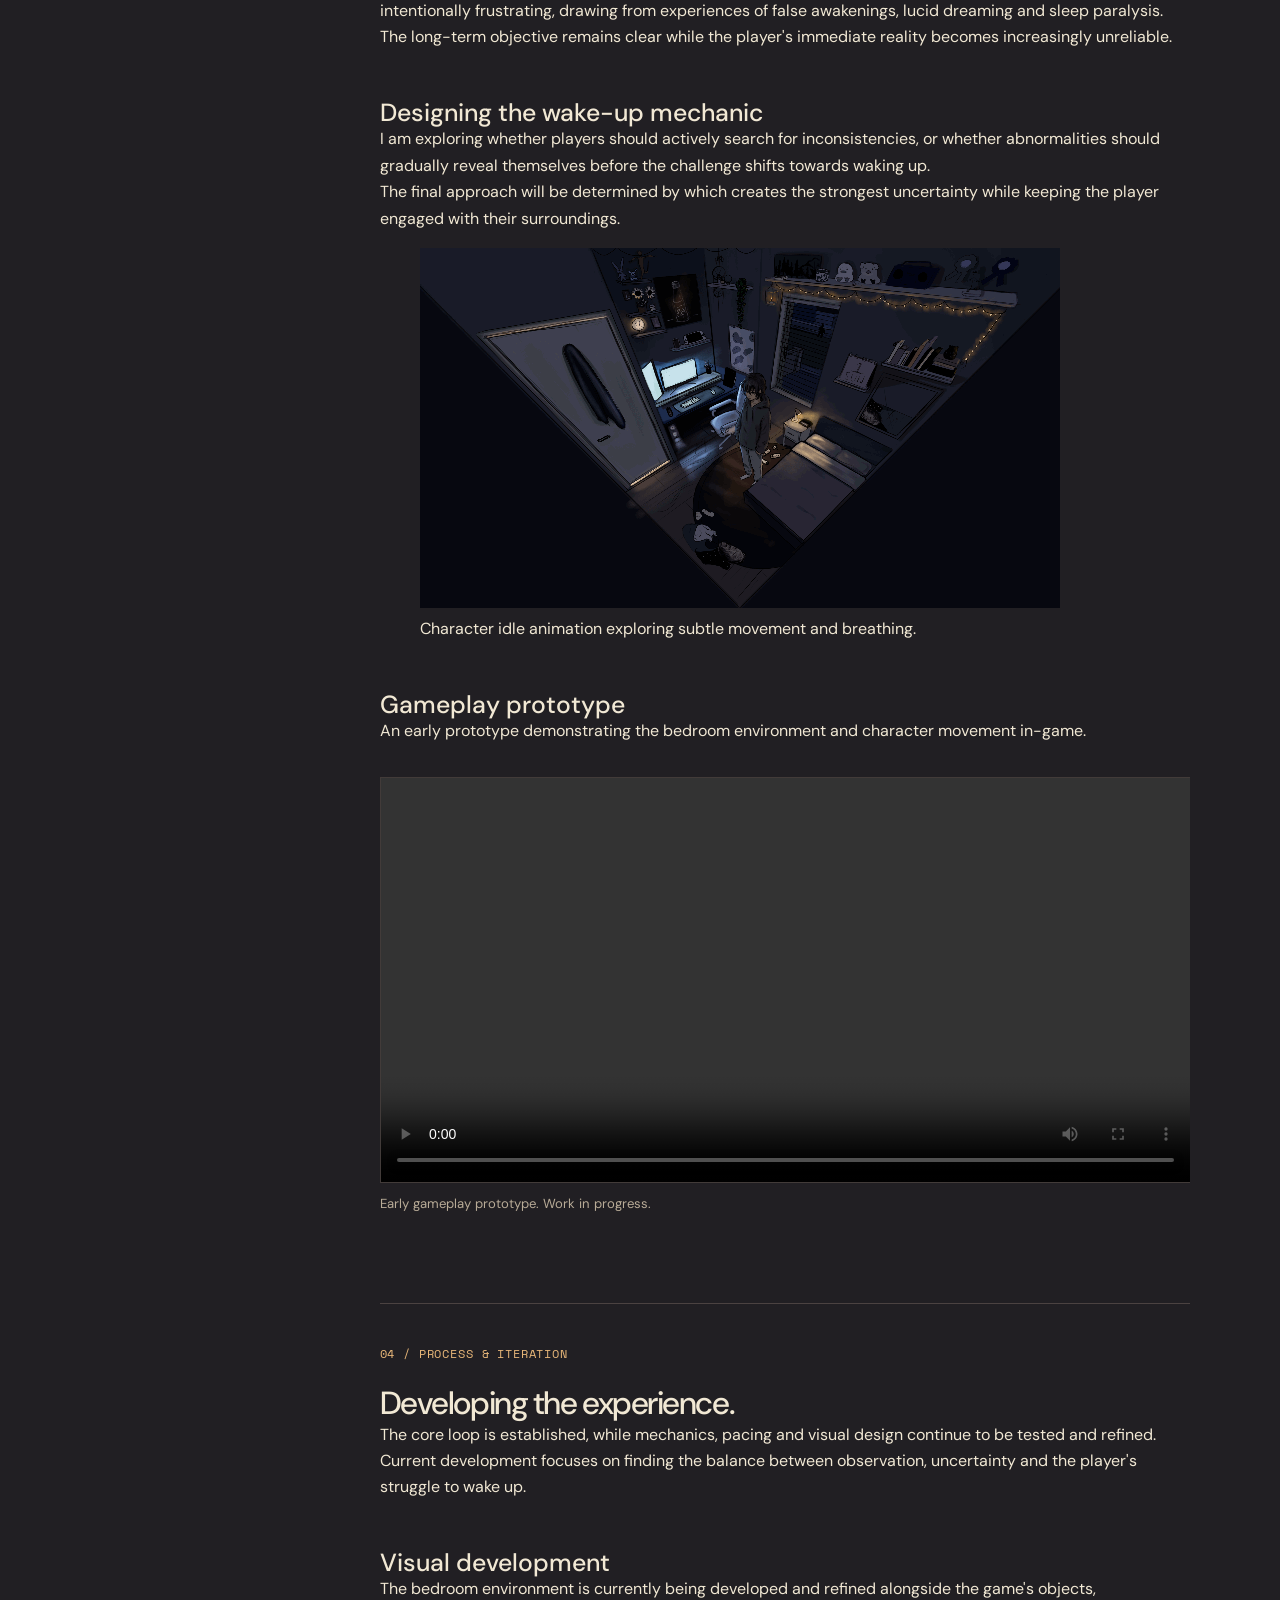
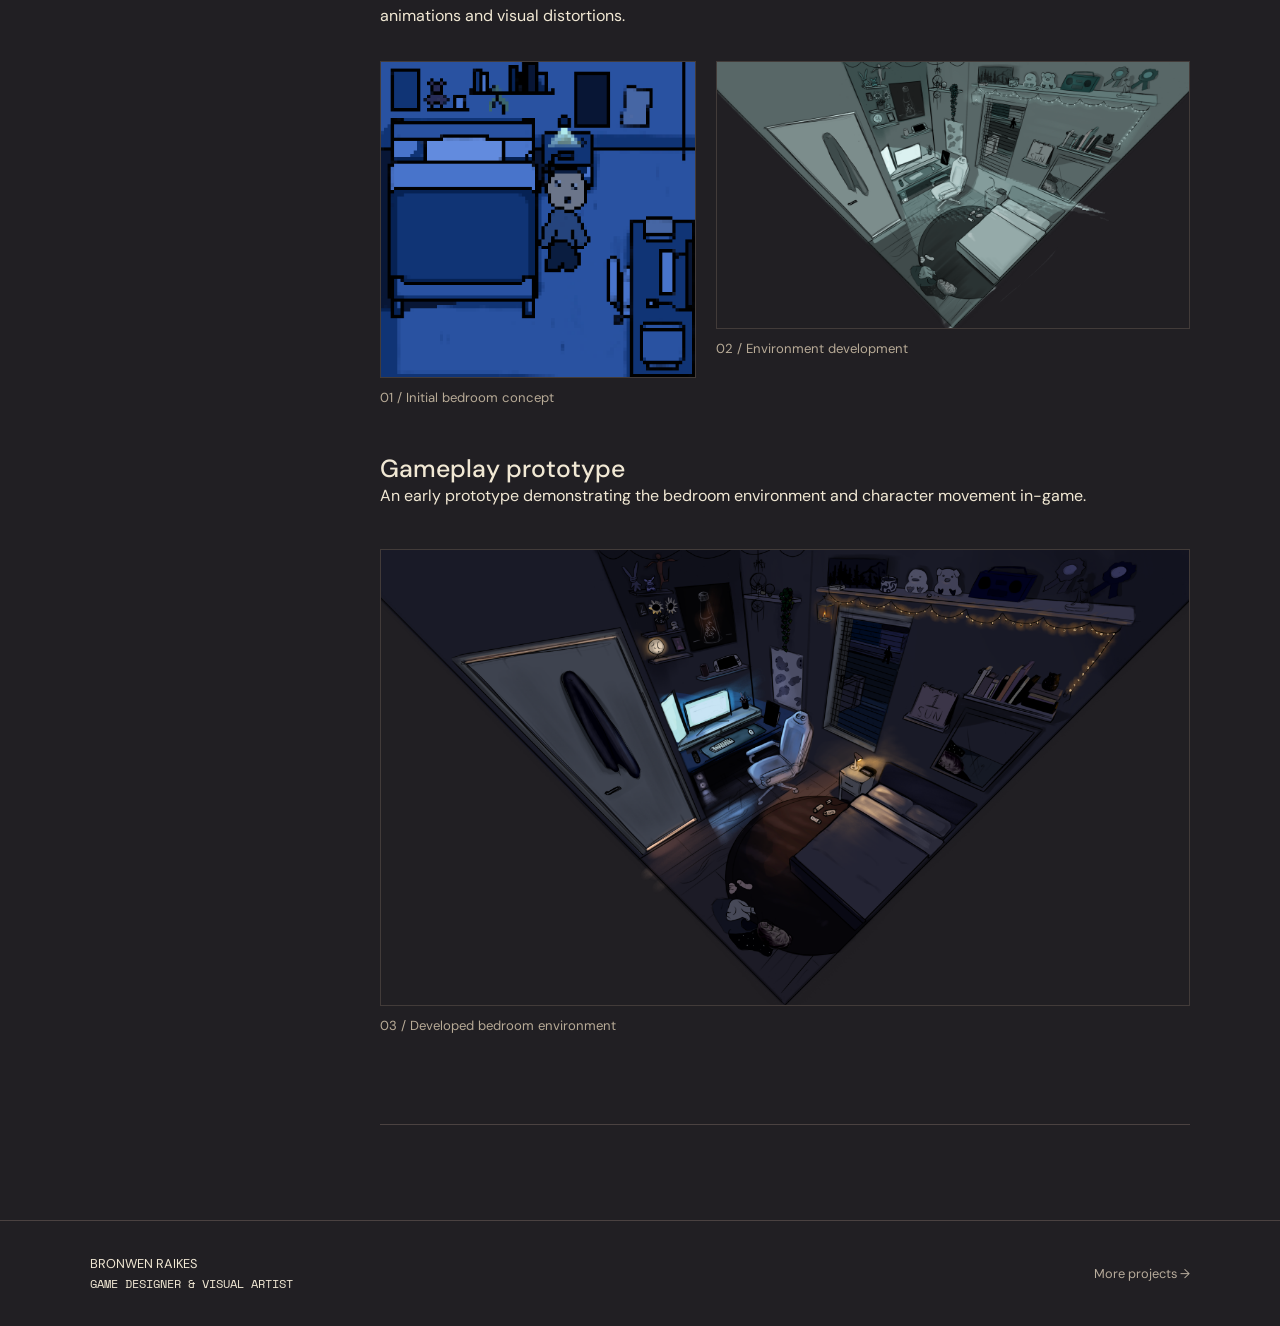
==== commit 2ae0fc79: "Small tweaks 2" ====
--- a/projects/project-1.html
+++ b/projects/project-1.html
@@ -2,7 +2,12 @@
 <html lang="en">
 <head><meta charset="UTF-8"><meta name="viewport" content="width=device-width,initial-scale=1.0"><title>WAKEY WAKEY | Bronwen Raikes</title><link rel="stylesheet" href="../style.css"></head>
 <body>
-<header class="nav"><a class="wordmark" href="../index.html"><span class="mark">✦</span><span>Bronwen Raikes<small class="mini">DESIGN PORTFOLIO</small></span></a><nav><a href="../index.html#projects">Projects</a><a href="../index.html#about">About</a><a href="../index.html#cv">CV</a><a href="../index.html#contact">Contact</a></nav></header>
+<header class="nav"><a class="wordmark" href="../index.html">
+  <span>BRONWEN RAIKES<small class="mini">DESIGN PORTFOLIO</small></span>
+  </a><nav><a href="../index.html#projects">Projects</a>
+    <a href="../index.html#about">About</a>
+    <a href="../index.html#cv">CV</a>
+    <a href="../index.html#contact">Contact</a></nav></header>
 <main>
 <section class="study-hero">
   <a class="back" href="../index.html#projects">← Back to selected work</a>
@@ -220,5 +225,5 @@
 </section>
 
 </article></div></main>
-<footer><a href="../index.html">[MY NAME]<span>GAME DESIGN &amp; CREATIVE DESIGN</span></a><a href="../index.html#projects">More projects →</a></footer>
+<footer><a href="../index.html">BRONWEN RAIKES<span>GAME DESIGNER &amp; VISUAL ARTIST</span></a><a href="../index.html#projects">More projects →</a></footer>
 </body></html>
